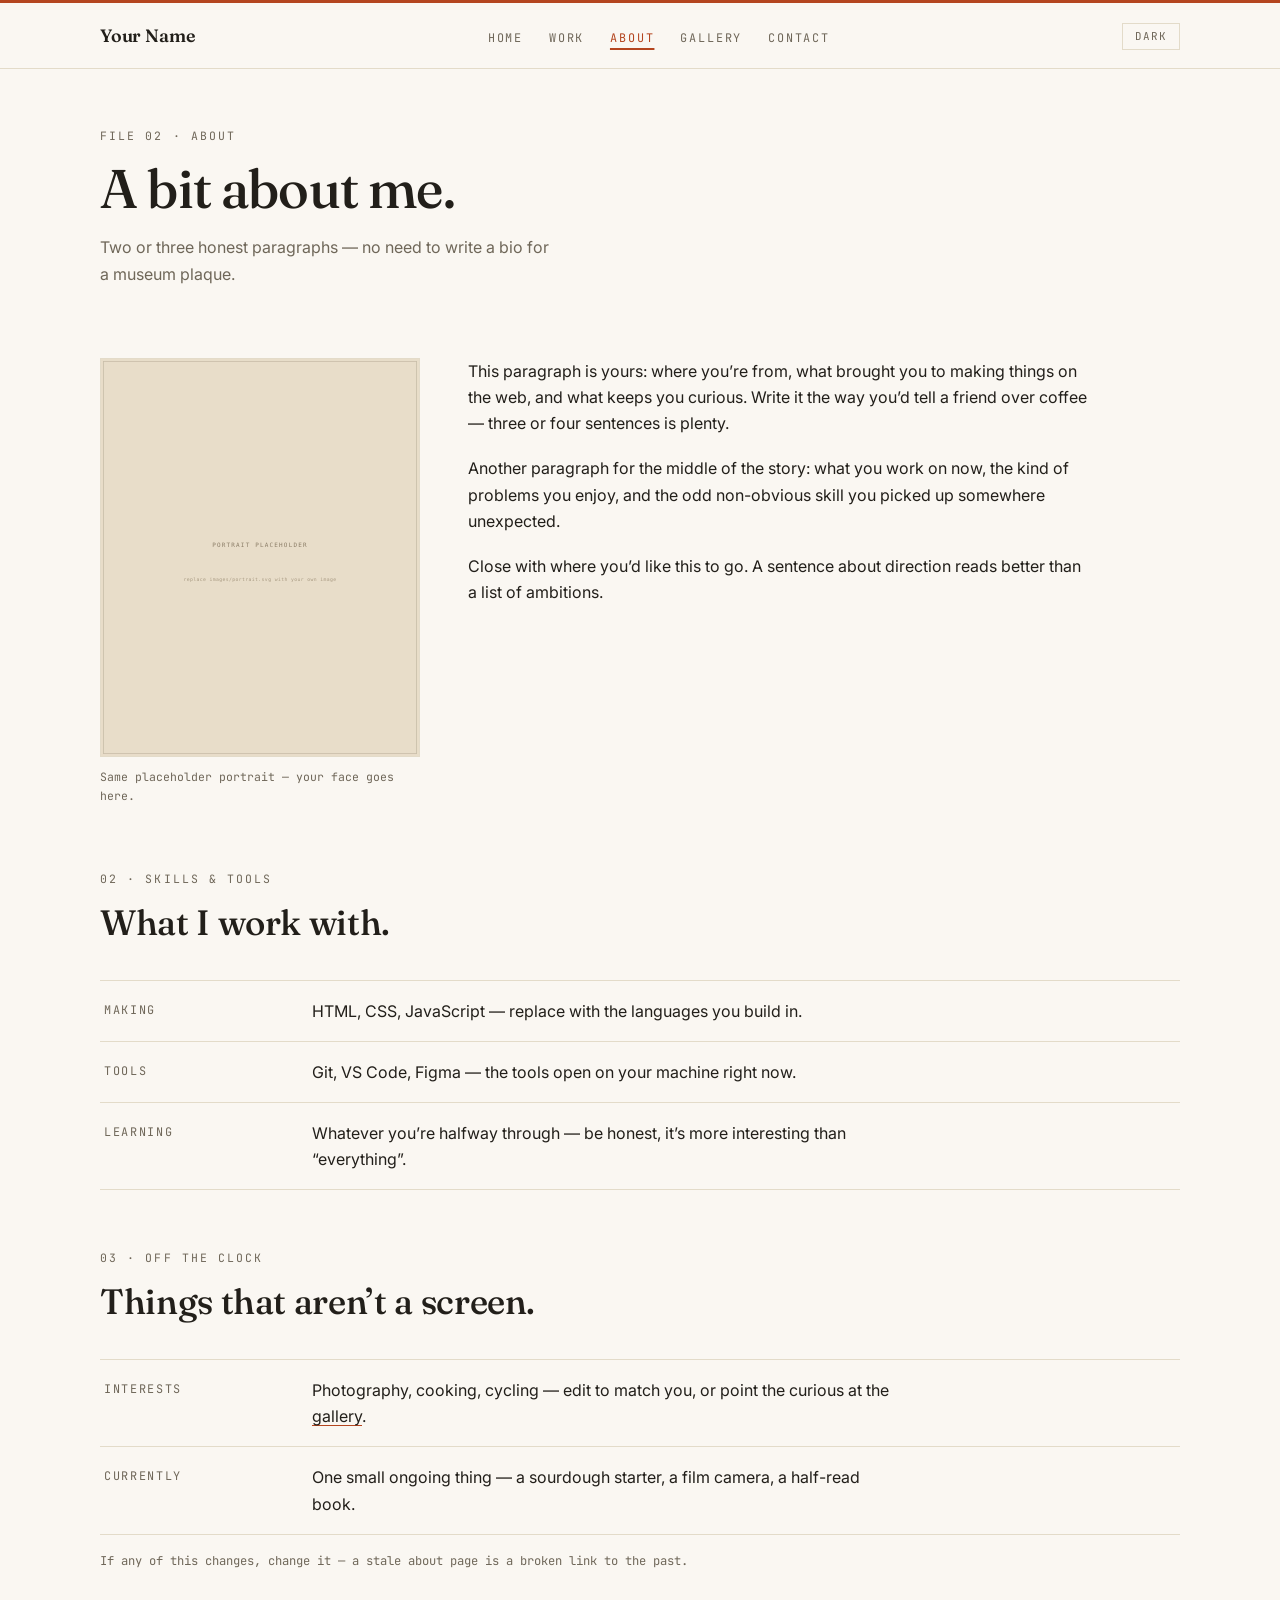
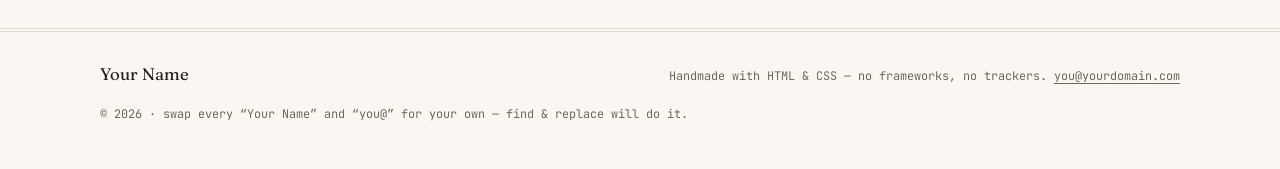
==== about.html @ 76b7c4fa "small fix on the index file" ====
﻿<!DOCTYPE html>
<html lang="en">
<head>
    <meta charset="UTF-8">
    <meta name="viewport" content="width=device-width, initial-scale=1.0">
    <title>About — Your Name</title>
    <meta name="description" content="Who I am, the skills and tools I use, and what I'm learning next. Replace this description with your own.">

    <!-- EDIT: search this file for "Your Name", "you@yourdomain.com" and "#" links to swap in your details -->

    <link rel="icon" href='data:image/svg+xml,<svg xmlns="http://www.w3.org/2000/svg" viewBox="0 0 32 32"><rect width="32" height="32" fill="%23faf7f2"/><text x="16" y="22" font-family="Georgia" font-size="17" text-anchor="middle" fill="%23b4451f">Y</text></svg>'>

    <link rel="preconnect" href="https://fonts.googleapis.com">
    <link rel="preconnect" href="https://fonts.gstatic.com" crossorigin>
    <link href="https://fonts.googleapis.com/css2?family=Fraunces:ital,opsz,wght@0,9..144,400;0,9..144,500;0,9..144,600;1,9..144,500&family=Inter:wght@400;500&family=JetBrains+Mono:wght@400;500&display=swap" rel="stylesheet">

    <!-- restore a saved theme choice before first paint (no flash) -->
    
    <meta name="theme-color" content="#faf7f2" media="(prefers-color-scheme: light)">
    <meta name="theme-color" content="#191713" media="(prefers-color-scheme: dark)">
 
    <link rel="stylesheet" href="css/style.css">
</head>
<body>
    <a class="skip" href="#main">Skip to content</a>

    <header class="site-header">
        <div class="wrap bar">
            <a class="brand" href="index.html">Your Name</a>
            <nav class="site-nav" aria-label="Primary">
                <ul>
                    <li><a href="index.html">Home</a></li>
                    <li><a href="projects.html">Work</a></li>
                    <li><a href="about.html" aria-current="page">About</a></li>
                    <li><a href="gallery.html">Gallery</a></li>
                    <li><a href="contact.html">Contact</a></li>
                </ul>
            </nav>
            <button type="button" class="theme-btn" id="theme-toggle" aria-label="Switch between light and dark mode">Dark</button>
        </div>
    </header>

    <main id="main" class="wrap">

        <header class="page-head">
            <p class="eyebrow">File 02 · About</p>
            <h1>A bit about me.</h1>
            <p class="lede">Two or three honest paragraphs &mdash; no need to write a bio for a museum plaque.</p>
        </header>

        <section class="about-grid section" aria-label="About me">
            <figure class="photo">
                <!-- EDIT: replace images/portrait.svg with a real photo of you -->
                <img src="images/portrait.svg" alt="Portrait placeholder — replace with a photo of you" width="800" height="1000">
                <figcaption>Same placeholder portrait &mdash; your face goes here.</figcaption>
            </figure>

            <div class="prose">
                <!-- EDIT: your story, in your own voice -->
                <p>This paragraph is yours: where you&rsquo;re from, what brought you to making things on the web, and what keeps you curious. Write it the way you&rsquo;d tell a friend over coffee &mdash; three or four sentences is plenty.</p>
                <p>Another paragraph for the middle of the story: what you work on now, the kind of problems you enjoy, and the odd non-obvious skill you picked up somewhere unexpected.</p>
                <p>Close with where you&rsquo;d like this to go. A sentence about direction reads better than a list of ambitions.</p>
            </div>
        </section>

        <!-- Skills & tools: a plain index of rows, easy to edit -->
        <section class="section" aria-labelledby="skills-title">
            <header class="section-head">
                <p class="eyebrow">02 &middot; Skills &amp; tools</p>
                <h2 class="section-title" id="skills-title">What I work with.</h2>
            </header>
            <dl class="rows">
                <!-- EDIT: replace each line with your real stack -->
                <div class="rows__item">
                    <dt>Making</dt>
                    <dd>HTML, CSS, JavaScript &mdash; replace with the languages you build in.</dd>
                </div>
                <div class="rows__item">
                    <dt>Tools</dt>
                    <dd>Git, VS&nbsp;Code, Figma &mdash; the tools open on your machine right now.</dd>
                </div>
                <div class="rows__item">
                    <dt>Learning</dt>
                    <dd>Whatever you&rsquo;re halfway through &mdash; be honest, it&rsquo;s more interesting than &ldquo;everything&rdquo;.</dd>
                </div>
            </dl>
        </section>

        <section class="section" aria-labelledby="off-title">
            <header class="section-head">
                <p class="eyebrow">03 &middot; Off the clock</p>
                <h2 class="section-title" id="off-title">Things that aren&rsquo;t a screen.</h2>
            </header>
            <dl class="rows">
                <div class="rows__item">
                    <dt>Interests</dt>
                    <dd>Photography, cooking, cycling &mdash; edit to match you, or point the curious at the <a href="gallery.html">gallery</a>.</dd>
                </div>
                <div class="rows__item">
                    <dt>Currently</dt>
                    <dd>One small ongoing thing &mdash; a sourdough starter, a film camera, a half-read book.</dd>
                </div>
            </dl>
            <p class="note" style="margin-top: 1rem;">If any of this changes, change it &mdash; a stale about page is a broken link to the past.</p>
        </section>
    </main>

    <footer class="site-foot">
        <div class="wrap foot-inner">
            <p class="foot-brand">Your Name</p>
            <p>Handmade with HTML &amp; CSS &mdash; no frameworks, no trackers. <a href="mailto:you@yourdomain.com">you@yourdomain.com</a></p>
            <p>&copy; 2026 &middot; swap every &ldquo;Your Name&rdquo; and &ldquo;you@&rdquo; for your own &mdash; find &amp; replace will do it.</p>
        </div>
    </footer>

    <script src="js/script.js"></script>
</body>
</html>
---- css/style.css ----
/* ============================================================
   Warm-editorial stylesheet for the portfolio site
   ------------------------------------------------------------
   Tokens live in :root — change the accent color or fonts here
   and the whole site follows.
   ============================================================ */

:root {
    /* paper & ink */
    --paper: #faf7f2;
    --paper-2: #f2ecdf;   /* slightly darker paper, used on hover */
    --ink: #221f1a;
    --muted: #6f6759;
    --line: #e3dbc9;      /* hairline rules */
    --accent: #b4451f;    /* burnt orange — one accent only */

    /* type */
    --serif: "Fraunces", Georgia, "Times New Roman", serif;
    --sans: "Inter", system-ui, -apple-system, "Segoe UI", Arial, sans-serif;
    --mono: "JetBrains Mono", ui-monospace, Consolas, monospace;
}

/* ---------- Dark mode ----------
   Same warm family at night: dark paper, cream ink, a brighter
   accent to keep contrast. Two ways it activates:
   1. System preference (media query below) — works with JavaScript off.
   2. An explicit choice stored in localStorage, applied by
      js/script.js as <html data-theme="dark|light">. The media
      query deliberately skips the root when a choice was made. */

@media (prefers-color-scheme: dark) {
    :root:not([data-theme="light"]) {
        --paper: #191713;
        --paper-2: #221f1a;
        --ink: #ece5d8;
        --muted: #a89f90;
        --line: #3a352c;
        --accent: #d96a3f;
    }
}

:root[data-theme="dark"] {
    --paper: #191713;
    --paper-2: #221f1a;
    --ink: #ece5d8;
    --muted: #a89f90;
    --line: #3a352c;
    --accent: #d96a3f;
}

/* ---------- Base ---------- */

* {
    margin: 0;
    padding: 0;
    box-sizing: border-box;
}

html {
    scroll-behavior: smooth;
}

body {
    font-family: var(--sans);
    font-size: 1rem;
    line-height: 1.65;
    color: var(--ink);
    background: var(--paper);
    /* a thin accent strip at the very top of every page */
    border-top: 3px solid var(--accent);
}

img {
    display: block;
    width: 100%;
    height: auto;
}

a {
    color: var(--ink);
}

::selection {
    background: var(--accent);
    color: var(--paper);
}

:focus-visible {
    outline: 2px solid var(--accent);
    outline-offset: 3px;
}

/* ---------- Small shared pieces ---------- */

.wrap {
    width: min(1080px, 100% - 3rem);
    margin-inline: auto;
}

/* mono uppercase label */
.eyebrow {
    font-family: var(--mono);
    font-size: 0.72rem;
    letter-spacing: 0.18em;
    text-transform: uppercase;
    color: var(--muted);
    white-space: nowrap;
}

.note {
    font-family: var(--mono);
    font-size: 0.76rem;
    color: var(--muted);
}

.skip {
    position: absolute;
    top: 0.75rem;
    left: 0.75rem;
    z-index: 50;
    transform: translateY(-250%);
    background: var(--ink);
    color: var(--paper);
    padding: 0.6rem 1rem;
    font-size: 0.85rem;
    text-decoration: none;
    transition: transform 0.15s ease;
}

.skip:focus {
    transform: none;
}

/* ---------- Header / navigation ---------- */

.site-header {
    border-bottom: 1px solid var(--line);
}

.bar {
    display: flex;
    align-items: center;
    justify-content: space-between;
    flex-wrap: wrap;
    gap: 0.4rem 2rem;
    padding: 1.15rem 0 1.05rem;
}

.brand {
    font-family: var(--serif);
    font-weight: 600;
    font-size: 1.12rem;
    text-decoration: none;
    letter-spacing: -0.01em;
}

.brand:hover {
    color: var(--accent);
}

.site-nav ul {
    list-style: none;
    display: flex;
    flex-wrap: wrap;
    gap: 1.6rem;
}

.site-nav a {
    font-family: var(--mono);
    font-size: 0.74rem;
    letter-spacing: 0.16em;
    text-transform: uppercase;
    text-decoration: none;
    color: var(--muted);
    padding-bottom: 0.2rem;
    transition: color 0.15s ease;
}

.site-nav a:hover {
    color: var(--ink);
}

.site-nav a[aria-current="page"] {
    color: var(--accent);
    text-decoration: underline;
    text-decoration-thickness: 2px;
    text-underline-offset: 6px;
}

/* dark-mode toggle: tiny ghost button next to the nav */
.theme-btn {
    font-family: var(--mono);
    font-size: 0.68rem;
    letter-spacing: 0.12em;
    text-transform: uppercase;
    color: var(--muted);
    background: none;
    border: 1px solid var(--line);
    padding: 0.35rem 0.7rem;
    cursor: pointer;
    transition: color 0.15s ease, border-color 0.15s ease;
}

.theme-btn:hover {
    color: var(--ink);
    border-color: var(--ink);
}

/* ---------- Footer ---------- */

.site-foot {
    margin-top: 3rem;
    border-top: 4px double var(--line);
}

.foot-inner {
    display: flex;
    flex-wrap: wrap;
    justify-content: space-between;
    align-items: baseline;
    gap: 1rem 2.5rem;
    padding: 1.7rem 0 2.8rem;
    font-family: var(--mono);
    font-size: 0.74rem;
    line-height: 1.7;
    color: var(--muted);
}

.foot-brand {
    font-family: var(--serif);
    font-size: 1.05rem;
    color: var(--ink);
}

.foot-inner a {
    color: inherit;
    text-decoration: underline;
    text-underline-offset: 3px;
}

.foot-inner a:hover {
    color: var(--accent);
}

/* ---------- Home: hero ---------- */

.hero {
    display: grid;
    grid-template-columns: 1.3fr 0.85fr;
    gap: 3.5rem;
    align-items: center;
    padding: 4.5rem 0 2rem;
}

.hero-name {
    font-family: var(--serif);
    font-weight: 500;
    font-size: clamp(3rem, 9vw, 5.4rem);
    line-height: 1.02;
    letter-spacing: -0.02em;
    margin: 0.9rem 0 1.1rem;
}

.hero-tag {
    font-family: var(--serif);
    font-style: italic;
    font-weight: 500;
    font-size: clamp(1.25rem, 2.6vw, 1.65rem);
    line-height: 1.4;
    max-width: 30ch;
}

.lede {
    color: var(--muted);
    max-width: 46ch;
    margin-top: 1.1rem;
}

.hero-links {
    display: flex;
    flex-wrap: wrap;
    gap: 1rem 1.6rem;
    margin-top: 2.2rem;
}

/* small underlined travel-link with an arrow */
.arrow-link {
    display: inline-flex;
    align-items: baseline;
    gap: 0.45rem;
    font-family: var(--mono);
    font-size: 0.78rem;
    letter-spacing: 0.12em;
    text-transform: uppercase;
    text-decoration: none;
    color: var(--ink);
    border-bottom: 1px solid var(--ink);
    padding-bottom: 0.3rem;
    transition: color 0.15s ease, border-color 0.15s ease;
}

.arrow-link:hover {
    color: var(--accent);
    border-color: var(--accent);
}

.arrow-link:hover .arrow-link__sym {
    transform: translateX(4px);
}

.arrow-link__sym {
    display: inline-block;
    transition: transform 0.18s ease;
}

/* offset photo with a mono caption, like a magazine cutout */
.photo {
    justify-self: end;
    max-width: 320px;
}

.photo img {
    border: 1px solid var(--line);
}

.photo figcaption {
    font-family: var(--mono);
    font-size: 0.72rem;
    line-height: 1.6;
    color: var(--muted);
    margin-top: 0.7rem;
}

/* ---------- Sections ---------- */

.section {
    padding: 3.4rem 0 0.6rem;
}

.section + .section {
    padding-top: 3rem;
}

.section-head {
    max-width: 56ch;
    margin-bottom: 2.2rem;
}

.section-title {
    font-family: var(--serif);
    font-weight: 500;
    font-size: clamp(1.6rem, 3.4vw, 2.2rem);
    line-height: 1.25;
    letter-spacing: -0.01em;
    margin-top: 0.8rem;
}

/* ---------- Index-style rows (work + "elsewhere") ----------
   One row = one link. Number left, title/description middle,
   meta right. Hairline rules between rows, like a book index. */

.index {
    border-top: 1px solid var(--line);
}

.index__item {
    display: grid;
    grid-template-columns: 3.2rem 1fr auto 2rem;
    grid-template-areas: "num body year arrow";
    gap: 0.4rem 1.6rem;
    align-items: baseline;
    padding: 1.5rem 0.25rem;
    border-bottom: 1px solid var(--line);
    text-decoration: none;
    transition: background 0.15s ease;
}

.index__item:hover {
    background: var(--paper-2);
}

.index__num {
    grid-area: num;
    font-family: var(--mono);
    font-size: 0.74rem;
    color: var(--muted);
}

.index__title {
    grid-area: body;
    display: block;
    font-family: var(--serif);
    font-weight: 500;
    font-size: 1.35rem;
    line-height: 1.3;
    transition: color 0.15s ease;
}

.index__item:hover .index__title {
    color: var(--accent);
}

.index__desc {
    grid-area: body;
    display: block;
    max-width: 52ch;
    font-size: 0.92rem;
    color: var(--muted);
    margin-top: 0.3rem;
}

.index__year {
    grid-area: year;
    font-family: var(--mono);
    font-size: 0.74rem;
    color: var(--muted);
    white-space: nowrap;
}

.index__arrow {
    grid-area: arrow;
    justify-self: end;
    transition: transform 0.18s ease;
}

.index__item:hover .index__arrow {
    transform: translateX(4px);
}

.index__item:focus-visible {
    outline-offset: -3px;
}

/* plain definition-list rows (skills, "just now", contact details) */
.rows {
    border-top: 1px solid var(--line);
}

.rows__item {
    display: grid;
    grid-template-columns: 11rem 1fr;
    gap: 0.4rem 2rem;
    padding: 1.05rem 0.25rem;
    border-bottom: 1px solid var(--line);
}

.rows__item dt {
    font-family: var(--mono);
    font-size: 0.74rem;
    letter-spacing: 0.14em;
    text-transform: uppercase;
    color: var(--muted);
    padding-top: 0.2rem;
}

.rows__item dd {
    max-width: 58ch;
}

.rows__item a {
    text-decoration: underline;
    text-underline-offset: 3px;
    text-decoration-color: var(--accent);
    transition: color 0.15s ease;
}

.rows__item a:hover {
    color: var(--accent);
}

/* ---------- Page head (subpages) ---------- */

.page-head {
    padding: 3.6rem 0 1rem;
    max-width: 58ch;
}

.page-head h1 {
    font-family: var(--serif);
    font-weight: 500;
    font-size: clamp(2.3rem, 5.5vw, 3.4rem);
    line-height: 1.08;
    letter-spacing: -0.015em;
    margin: 0.9rem 0 1rem;
}

.page-head .lede {
    margin-top: 0;
}

/* ---------- Projects ---------- */

.featured {
    display: grid;
    grid-template-columns: minmax(0, 1.1fr) minmax(0, 0.9fr);
    gap: 2.6rem;
    align-items: center;
    margin-bottom: 0.5rem;
}

.featured img {
    border: 1px solid var(--line);
    aspect-ratio: 3 / 2;
    object-fit: cover;
}

.tagrow {
    font-family: var(--mono);
    font-size: 0.74rem;
    letter-spacing: 0.05em;
    color: var(--muted);
}

.featured h2 {
    font-family: var(--serif);
    font-weight: 500;
    font-size: clamp(1.7rem, 3.4vw, 2.3rem);
    line-height: 1.2;
    margin: 0.9rem 0 0.8rem;
}

.featured p.lede {
    margin-top: 0;
}

.featured__links {
    display: flex;
    flex-wrap: wrap;
    gap: 1rem 1.4rem;
    margin-top: 1.6rem;
}

.featured__note {
    margin-top: 1.4rem;
}

#project-list {
    margin-top: 3rem;
}

/* ---------- About ---------- */

.about-grid {
    display: grid;
    grid-template-columns: minmax(0, 0.62fr) minmax(0, 1.38fr);
    gap: 3rem;
    padding-bottom: 1rem;
}

.prose p {
    max-width: 62ch;
    margin-bottom: 1.15rem;
}

.prose p:last-child {
    margin-bottom: 0;
}

/* ---------- Gallery ----------
   An uneven grid: some images wide, some narrow, mixed
   aspect ratios, all flush to their own grid tracks. */

.gallery {
    display: grid;
    grid-template-columns: repeat(6, 1fr);
    gap: 2.2rem 1.4rem;
    align-items: start;
    padding: 1.5rem 0 1rem;
}

.g-wide  { grid-column: span 4; }
.g-narrow { grid-column: span 2; }
.g-half  { grid-column: span 3; }

/* ---------- Gallery: flip cards ----------
   Each figure holds a hidden checkbox; the matching <label>
   wraps both faces. Checking the box rotates the inner layer
   180deg and the story side rotates into view. No JavaScript. */

.flip__input {
    position: absolute;
    opacity: 0;
    width: 1px;
    height: 1px;
    margin: 0;
}

.flip__inner {
    display: block;
    position: relative;
    cursor: pointer;
    transform-style: preserve-3d;
    transition: transform 0.45s ease;
    -webkit-tap-highlight-color: transparent;
}

/* flip! */
.flip__input:checked + .flip__inner {
    transform: rotateY(180deg);
}

/* keyboard focus lands on the hidden box — mark the card instead */
.flip__input:focus-visible + .flip__inner {
    outline: 2px solid var(--accent);
    outline-offset: 3px;
}

.flip__front,
.flip__back {
    display: block;
    width: 100%;
    -webkit-backface-visibility: hidden;
    backface-visibility: hidden;
}

.flip__frame {
    display: block;
    position: relative;
    border: 1px solid var(--line);
}

.flip__frame img {
    width: 100%;
    height: 100%;
    object-fit: cover;
}

/* the story side: mirrors the front, same aspect class */
.flip__back {
    position: absolute;
    inset: 0;
    transform: rotateY(180deg);
    background: var(--paper-2);
    border: 1px solid var(--line);
    padding: 1.1rem 1.15rem 2.5rem;
    overflow: auto;
}

.flip__num {
    font-family: var(--mono);
    font-weight: 500;
    font-size: 0.72rem;
    color: var(--accent);
}

.flip__story {
    margin-top: 0.45rem;
    font-size: 0.92rem;
    line-height: 1.55;
}

.flip__hint {
    font-style: normal;
    font-family: var(--mono);
    font-size: 0.66rem;
    letter-spacing: 0.1em;
    color: var(--muted);
}

.flip__front .flip__hint {
    position: absolute;
    left: 0.55rem;
    bottom: 0.55rem;
    background: var(--paper);
    border: 1px solid var(--line);
    padding: 0.3rem 0.55rem;
}

.flip__back > .flip__hint:not(.flip__hint--edge) {
    position: absolute;
    left: 1.15rem;
    bottom: 0.7rem;
}

/* aspect ratios for the card faces (both sides share one class) */
.xar-32 { aspect-ratio: 3 / 2; }
.xar-34 { aspect-ratio: 3 / 4; }
.xar-11 { aspect-ratio: 1 / 1; }
.xar-43 { aspect-ratio: 4 / 3; }

/* ---------- Contact ---------- */

.contact-mail {
    word-break: break-word; /* long addresses wrap instead of overflowing */
}

.contact-mail a {
    font-family: var(--serif);
    font-style: italic;
    font-weight: 500;
    font-size: clamp(1.5rem, 4.2vw, 2.7rem);
    line-height: 1.25;
    letter-spacing: -0.01em;
    text-decoration: underline;
    text-decoration-color: var(--accent);
    text-decoration-thickness: 3px;
    text-underline-offset: 8px;
    transition: color 0.15s ease;
}

.contact-mail a:hover {
    color: var(--accent);
}

.contact-actions {
    display: flex;
    align-items: center;
    flex-wrap: wrap;
    gap: 1.1rem;
    margin-top: 2rem;
}

.copy-btn {
    font-family: var(--mono);
    font-size: 0.78rem;
    letter-spacing: 0.08em;
    color: var(--ink);
    background: none;
    border: 1px solid var(--ink);
    padding: 0.55rem 1rem;
    cursor: pointer;
    transition: background 0.15s ease, color 0.15s ease;
}

.copy-btn:hover {
    background: var(--ink);
    color: var(--paper);
}

#copy-note {
    font-family: var(--mono);
    font-size: 0.76rem;
    color: var(--muted);
}

#copy-note.is-done {
    color: var(--accent);
}

/* ---------- Responsive ---------- */

@media (max-width: 860px) {
    .hero {
        grid-template-columns: 1fr;
        gap: 2.5rem;
        padding-top: 3.2rem;
    }

    .photo {
        justify-self: start;
        max-width: 340px;
    }

    .featured {
        grid-template-columns: 1fr;
        gap: 1.6rem;
    }

    .featured img {
        order: -1; /* keep the screenshot above the text on small screens */
    }

    .about-grid {
        grid-template-columns: 1fr;
    }

    .about-grid .photo {
        max-width: 300px;
    }
}

@media (max-width: 700px) {
    .bar {
        flex-direction: column;
        align-items: flex-start;
        gap: 0.7rem;
    }

    .site-nav ul {
        gap: 1rem 1.3rem;
    }

    .index__item {
        grid-template-columns: auto 1fr;
        grid-template-areas:
            "num  year"
            "body body";
        gap: 0.5rem 1rem;
        padding: 1.3rem 0.25rem;
    }

    .index__arrow {
        display: none;
    }

    .index__year {
        justify-self: end;
    }

    .rows__item {
        grid-template-columns: 1fr;
        gap: 0.3rem;
    }

    .gallery {
        grid-template-columns: 1fr 1fr;
        gap: 1.8rem 1rem;
    }

    .gallery figure {
        grid-column: span 2; /* stack: one full-width image per row */
    }
}

/* ---------- Reduced motion ---------- */

@media (prefers-reduced-motion: reduce) {
    html {
        scroll-behavior: auto;
    }

    *,
    *::before,
    *::after {
        transition: none !important;
    }
}
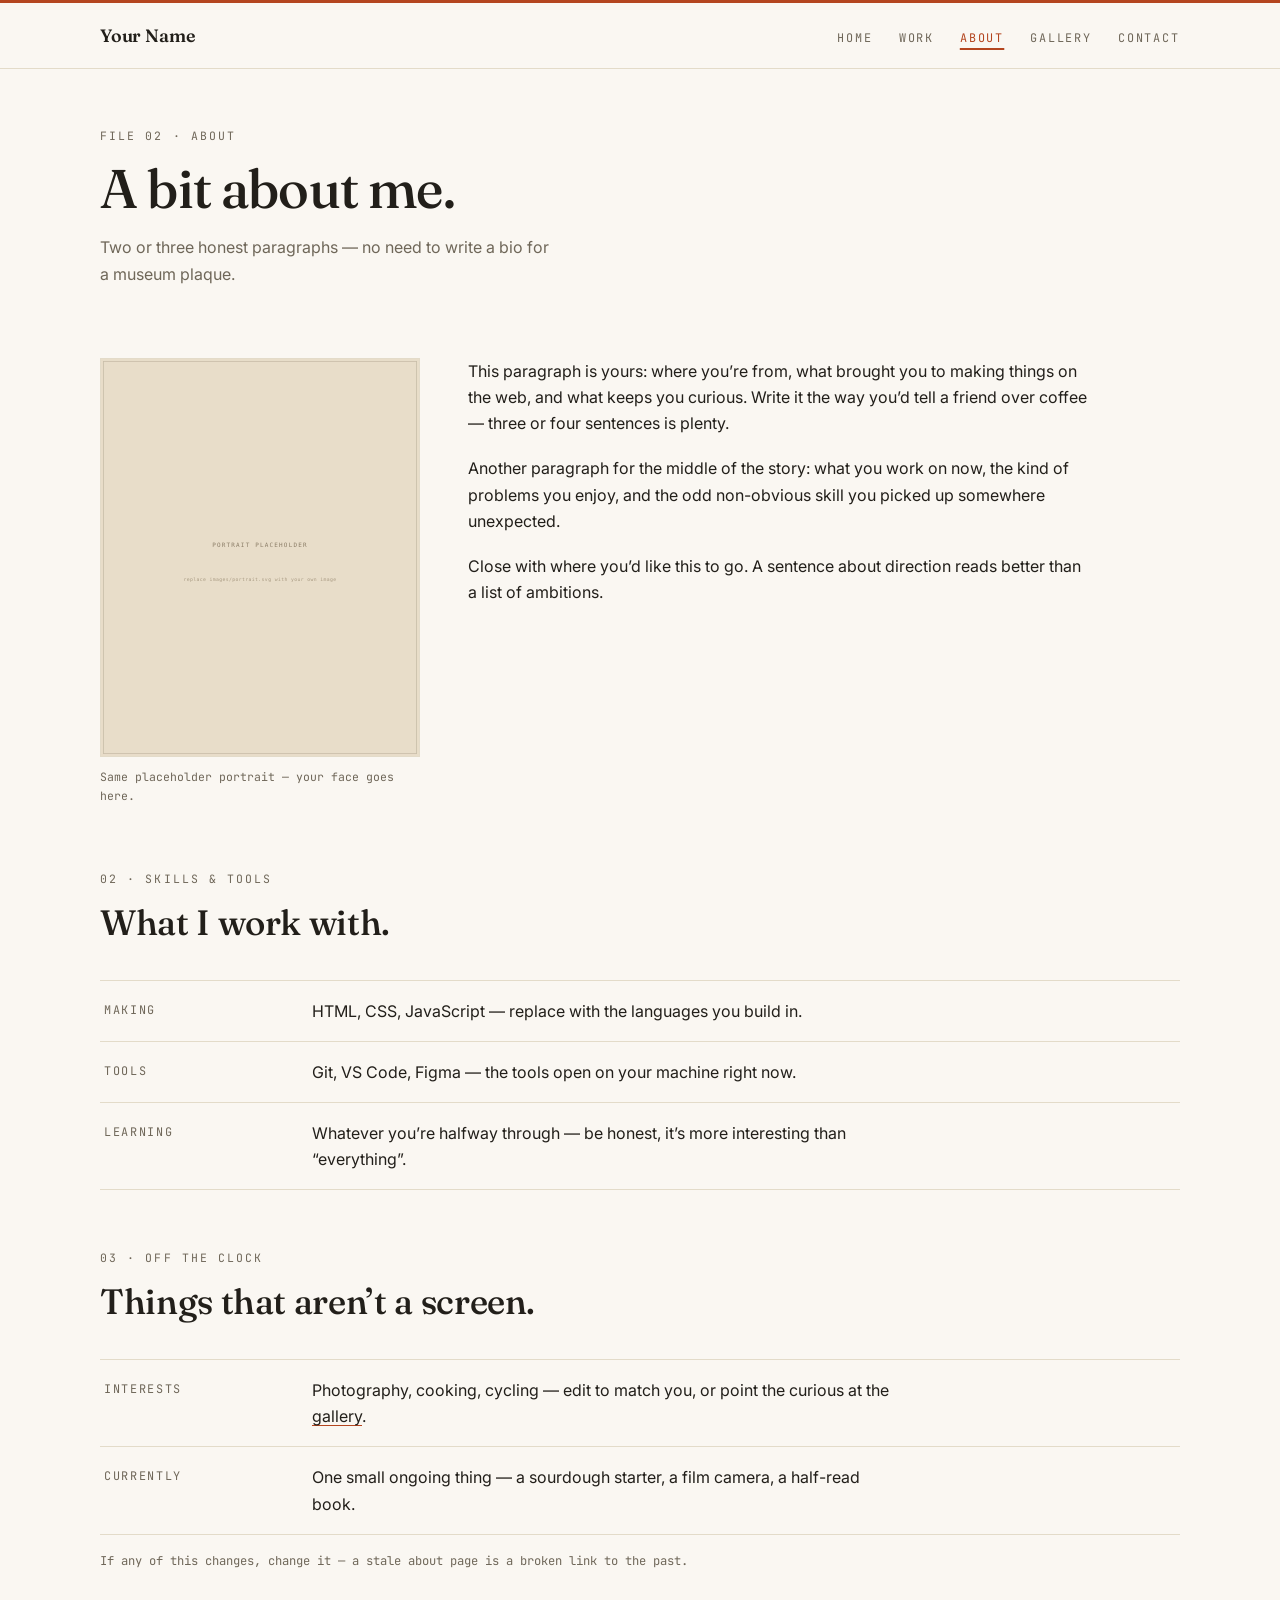
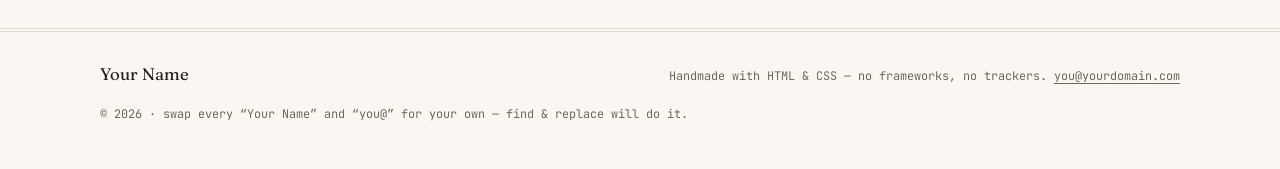
==== commit eed1aa07: "test" ====
--- a/about.html
+++ b/about.html
@@ -3,7 +3,7 @@
 <head>
     <meta charset="UTF-8">
     <meta name="viewport" content="width=device-width, initial-scale=1.0">
-    <title>About — Your Name</title>
+    <title></title>
     <meta name="description" content="Who I am, the skills and tools I use, and what I'm learning next. Replace this description with your own.">
 
     <!-- EDIT: search this file for "Your Name", "you@yourdomain.com" and "#" links to swap in your details -->
@@ -14,11 +14,8 @@
     <link rel="preconnect" href="https://fonts.gstatic.com" crossorigin>
     <link href="https://fonts.googleapis.com/css2?family=Fraunces:ital,opsz,wght@0,9..144,400;0,9..144,500;0,9..144,600;1,9..144,500&family=Inter:wght@400;500&family=JetBrains+Mono:wght@400;500&display=swap" rel="stylesheet">
 
-    <!-- restore a saved theme choice before first paint (no flash) -->
-    
-    <meta name="theme-color" content="#faf7f2" media="(prefers-color-scheme: light)">
-    <meta name="theme-color" content="#191713" media="(prefers-color-scheme: dark)">
- 
+    <meta name="theme-color" content="#faf7f2">
+
     <link rel="stylesheet" href="css/style.css">
 </head>
 <body>
@@ -36,7 +33,6 @@
                     <li><a href="contact.html">Contact</a></li>
                 </ul>
             </nav>
-            <button type="button" class="theme-btn" id="theme-toggle" aria-label="Switch between light and dark mode">Dark</button>
         </div>
     </header>
 
--- a/css/style.css
+++ b/css/style.css
@@ -1,64 +1,21 @@
-/* ============================================================
-   Warm-editorial stylesheet for the portfolio site
-   ------------------------------------------------------------
-   Tokens live in :root — change the accent color or fonts here
-   and the whole site follows.
-   ============================================================ */
+/* Warm-editorial stylesheet. Tokens in :root drive the whole site. */
 
 :root {
-    /* paper & ink */
     --paper: #faf7f2;
-    --paper-2: #f2ecdf;   /* slightly darker paper, used on hover */
+    --paper-2: #f2ecdf;
     --ink: #221f1a;
     --muted: #6f6759;
-    --line: #e3dbc9;      /* hairline rules */
-    --accent: #b4451f;    /* burnt orange — one accent only */
-
-    /* type */
+    --line: #e3dbc9;
+    --accent: #b4451f;
     --serif: "Fraunces", Georgia, "Times New Roman", serif;
     --sans: "Inter", system-ui, -apple-system, "Segoe UI", Arial, sans-serif;
     --mono: "JetBrains Mono", ui-monospace, Consolas, monospace;
 }
 
-/* ---------- Dark mode ----------
-   Same warm family at night: dark paper, cream ink, a brighter
-   accent to keep contrast. Two ways it activates:
-   1. System preference (media query below) — works with JavaScript off.
-   2. An explicit choice stored in localStorage, applied by
-      js/script.js as <html data-theme="dark|light">. The media
-      query deliberately skips the root when a choice was made. */
-
-@media (prefers-color-scheme: dark) {
-    :root:not([data-theme="light"]) {
-        --paper: #191713;
-        --paper-2: #221f1a;
-        --ink: #ece5d8;
-        --muted: #a89f90;
-        --line: #3a352c;
-        --accent: #d96a3f;
-    }
-}
-
-:root[data-theme="dark"] {
-    --paper: #191713;
-    --paper-2: #221f1a;
-    --ink: #ece5d8;
-    --muted: #a89f90;
-    --line: #3a352c;
-    --accent: #d96a3f;
-}
-
 /* ---------- Base ---------- */
 
-* {
-    margin: 0;
-    padding: 0;
-    box-sizing: border-box;
-}
-
-html {
-    scroll-behavior: smooth;
-}
+* { margin: 0; padding: 0; box-sizing: border-box; }
+html { scroll-behavior: smooth; }
 
 body {
     font-family: var(--sans);
@@ -66,36 +23,15 @@
     line-height: 1.65;
     color: var(--ink);
     background: var(--paper);
-    /* a thin accent strip at the very top of every page */
     border-top: 3px solid var(--accent);
 }
 
-img {
-    display: block;
-    width: 100%;
-    height: auto;
-}
-
-a {
-    color: var(--ink);
-}
-
-::selection {
-    background: var(--accent);
-    color: var(--paper);
-}
-
-:focus-visible {
-    outline: 2px solid var(--accent);
-    outline-offset: 3px;
-}
-
-/* ---------- Small shared pieces ---------- */
-
-.wrap {
-    width: min(1080px, 100% - 3rem);
-    margin-inline: auto;
-}
+img { display: block; width: 100%; height: auto; }
+a { color: var(--ink); }
+::selection { background: var(--accent); color: var(--paper); }
+:focus-visible { outline: 2px solid var(--accent); outline-offset: 3px; }
+
+.wrap { width: min(1080px, 100% - 3rem); margin-inline: auto; }
 
 /* mono uppercase label */
 .eyebrow {
@@ -107,11 +43,7 @@
     white-space: nowrap;
 }
 
-.note {
-    font-family: var(--mono);
-    font-size: 0.76rem;
-    color: var(--muted);
-}
+.note { font-family: var(--mono); font-size: 0.76rem; color: var(--muted); }
 
 .skip {
     position: absolute;
@@ -127,15 +59,11 @@
     transition: transform 0.15s ease;
 }
 
-.skip:focus {
-    transform: none;
-}
+.skip:focus { transform: none; }
 
 /* ---------- Header / navigation ---------- */
 
-.site-header {
-    border-bottom: 1px solid var(--line);
-}
+.site-header { border-bottom: 1px solid var(--line); }
 
 .bar {
     display: flex;
@@ -154,16 +82,9 @@
     letter-spacing: -0.01em;
 }
 
-.brand:hover {
-    color: var(--accent);
-}
-
-.site-nav ul {
-    list-style: none;
-    display: flex;
-    flex-wrap: wrap;
-    gap: 1.6rem;
-}
+.brand:hover { color: var(--accent); }
+
+.site-nav ul { list-style: none; display: flex; flex-wrap: wrap; gap: 1.6rem; }
 
 .site-nav a {
     font-family: var(--mono);
@@ -176,9 +97,7 @@
     transition: color 0.15s ease;
 }
 
-.site-nav a:hover {
-    color: var(--ink);
-}
+.site-nav a:hover { color: var(--ink); }
 
 .site-nav a[aria-current="page"] {
     color: var(--accent);
@@ -187,31 +106,9 @@
     text-underline-offset: 6px;
 }
 
-/* dark-mode toggle: tiny ghost button next to the nav */
-.theme-btn {
-    font-family: var(--mono);
-    font-size: 0.68rem;
-    letter-spacing: 0.12em;
-    text-transform: uppercase;
-    color: var(--muted);
-    background: none;
-    border: 1px solid var(--line);
-    padding: 0.35rem 0.7rem;
-    cursor: pointer;
-    transition: color 0.15s ease, border-color 0.15s ease;
-}
-
-.theme-btn:hover {
-    color: var(--ink);
-    border-color: var(--ink);
-}
-
 /* ---------- Footer ---------- */
 
-.site-foot {
-    margin-top: 3rem;
-    border-top: 4px double var(--line);
-}
+.site-foot { margin-top: 3rem; border-top: 4px double var(--line); }
 
 .foot-inner {
     display: flex;
@@ -226,21 +123,9 @@
     color: var(--muted);
 }
 
-.foot-brand {
-    font-family: var(--serif);
-    font-size: 1.05rem;
-    color: var(--ink);
-}
-
-.foot-inner a {
-    color: inherit;
-    text-decoration: underline;
-    text-underline-offset: 3px;
-}
-
-.foot-inner a:hover {
-    color: var(--accent);
-}
+.foot-brand { font-family: var(--serif); font-size: 1.05rem; color: var(--ink); }
+.foot-inner a { color: inherit; text-decoration: underline; text-underline-offset: 3px; }
+.foot-inner a:hover { color: var(--accent); }
 
 /* ---------- Home: hero ---------- */
 
@@ -270,20 +155,10 @@
     max-width: 30ch;
 }
 
-.lede {
-    color: var(--muted);
-    max-width: 46ch;
-    margin-top: 1.1rem;
-}
-
-.hero-links {
-    display: flex;
-    flex-wrap: wrap;
-    gap: 1rem 1.6rem;
-    margin-top: 2.2rem;
-}
-
-/* small underlined travel-link with an arrow */
+.lede { color: var(--muted); max-width: 46ch; margin-top: 1.1rem; }
+.hero-links { display: flex; flex-wrap: wrap; gap: 1rem 1.6rem; margin-top: 2.2rem; }
+
+/* underlined travel-link with an arrow */
 .arrow-link {
     display: inline-flex;
     align-items: baseline;
@@ -299,29 +174,12 @@
     transition: color 0.15s ease, border-color 0.15s ease;
 }
 
-.arrow-link:hover {
-    color: var(--accent);
-    border-color: var(--accent);
-}
-
-.arrow-link:hover .arrow-link__sym {
-    transform: translateX(4px);
-}
-
-.arrow-link__sym {
-    display: inline-block;
-    transition: transform 0.18s ease;
-}
-
-/* offset photo with a mono caption, like a magazine cutout */
-.photo {
-    justify-self: end;
-    max-width: 320px;
-}
-
-.photo img {
-    border: 1px solid var(--line);
-}
+.arrow-link:hover { color: var(--accent); border-color: var(--accent); }
+.arrow-link:hover .arrow-link__sym { transform: translateX(4px); }
+.arrow-link__sym { display: inline-block; transition: transform 0.18s ease; }
+
+.photo { justify-self: end; max-width: 320px; }
+.photo img { border: 1px solid var(--line); }
 
 .photo figcaption {
     font-family: var(--mono);
@@ -333,18 +191,9 @@
 
 /* ---------- Sections ---------- */
 
-.section {
-    padding: 3.4rem 0 0.6rem;
-}
-
-.section + .section {
-    padding-top: 3rem;
-}
-
-.section-head {
-    max-width: 56ch;
-    margin-bottom: 2.2rem;
-}
+.section { padding: 3.4rem 0 0.6rem; }
+.section + .section { padding-top: 3rem; }
+.section-head { max-width: 56ch; margin-bottom: 2.2rem; }
 
 .section-title {
     font-family: var(--serif);
@@ -355,13 +204,9 @@
     margin-top: 0.8rem;
 }
 
-/* ---------- Index-style rows (work + "elsewhere") ----------
-   One row = one link. Number left, title/description middle,
-   meta right. Hairline rules between rows, like a book index. */
-
-.index {
-    border-top: 1px solid var(--line);
-}
+/* ---------- Index rows (work + "elsewhere") ---------- */
+
+.index { border-top: 1px solid var(--line); }
 
 .index__item {
     display: grid;
@@ -375,16 +220,8 @@
     transition: background 0.15s ease;
 }
 
-.index__item:hover {
-    background: var(--paper-2);
-}
-
-.index__num {
-    grid-area: num;
-    font-family: var(--mono);
-    font-size: 0.74rem;
-    color: var(--muted);
-}
+.index__item:hover { background: var(--paper-2); }
+.index__num { grid-area: num; font-family: var(--mono); font-size: 0.74rem; color: var(--muted); }
 
 .index__title {
     grid-area: body;
@@ -396,9 +233,7 @@
     transition: color 0.15s ease;
 }
 
-.index__item:hover .index__title {
-    color: var(--accent);
-}
+.index__item:hover .index__title { color: var(--accent); }
 
 .index__desc {
     grid-area: body;
@@ -409,32 +244,13 @@
     margin-top: 0.3rem;
 }
 
-.index__year {
-    grid-area: year;
-    font-family: var(--mono);
-    font-size: 0.74rem;
-    color: var(--muted);
-    white-space: nowrap;
-}
-
-.index__arrow {
-    grid-area: arrow;
-    justify-self: end;
-    transition: transform 0.18s ease;
-}
-
-.index__item:hover .index__arrow {
-    transform: translateX(4px);
-}
-
-.index__item:focus-visible {
-    outline-offset: -3px;
-}
+.index__year { grid-area: year; font-family: var(--mono); font-size: 0.74rem; color: var(--muted); white-space: nowrap; }
+.index__arrow { grid-area: arrow; justify-self: end; transition: transform 0.18s ease; }
+.index__item:hover .index__arrow { transform: translateX(4px); }
+.index__item:focus-visible { outline-offset: -3px; }
 
 /* plain definition-list rows (skills, "just now", contact details) */
-.rows {
-    border-top: 1px solid var(--line);
-}
+.rows { border-top: 1px solid var(--line); }
 
 .rows__item {
     display: grid;
@@ -453,9 +269,7 @@
     padding-top: 0.2rem;
 }
 
-.rows__item dd {
-    max-width: 58ch;
-}
+.rows__item dd { max-width: 58ch; }
 
 .rows__item a {
     text-decoration: underline;
@@ -464,16 +278,11 @@
     transition: color 0.15s ease;
 }
 
-.rows__item a:hover {
-    color: var(--accent);
-}
+.rows__item a:hover { color: var(--accent); }
 
 /* ---------- Page head (subpages) ---------- */
 
-.page-head {
-    padding: 3.6rem 0 1rem;
-    max-width: 58ch;
-}
+.page-head { padding: 3.6rem 0 1rem; max-width: 58ch; }
 
 .page-head h1 {
     font-family: var(--serif);
@@ -484,9 +293,7 @@
     margin: 0.9rem 0 1rem;
 }
 
-.page-head .lede {
-    margin-top: 0;
-}
+.page-head .lede { margin-top: 0; }
 
 /* ---------- Projects ---------- */
 
@@ -498,18 +305,8 @@
     margin-bottom: 0.5rem;
 }
 
-.featured img {
-    border: 1px solid var(--line);
-    aspect-ratio: 3 / 2;
-    object-fit: cover;
-}
-
-.tagrow {
-    font-family: var(--mono);
-    font-size: 0.74rem;
-    letter-spacing: 0.05em;
-    color: var(--muted);
-}
+.featured img { border: 1px solid var(--line); aspect-ratio: 3 / 2; object-fit: cover; }
+.tagrow { font-family: var(--mono); font-size: 0.74rem; letter-spacing: 0.05em; color: var(--muted); }
 
 .featured h2 {
     font-family: var(--serif);
@@ -519,24 +316,10 @@
     margin: 0.9rem 0 0.8rem;
 }
 
-.featured p.lede {
-    margin-top: 0;
-}
-
-.featured__links {
-    display: flex;
-    flex-wrap: wrap;
-    gap: 1rem 1.4rem;
-    margin-top: 1.6rem;
-}
-
-.featured__note {
-    margin-top: 1.4rem;
-}
-
-#project-list {
-    margin-top: 3rem;
-}
+.featured p.lede { margin-top: 0; }
+.featured__links { display: flex; flex-wrap: wrap; gap: 1rem 1.4rem; margin-top: 1.6rem; }
+.featured__note { margin-top: 1.4rem; }
+#project-list { margin-top: 3rem; }
 
 /* ---------- About ---------- */
 
@@ -547,18 +330,10 @@
     padding-bottom: 1rem;
 }
 
-.prose p {
-    max-width: 62ch;
-    margin-bottom: 1.15rem;
-}
-
-.prose p:last-child {
-    margin-bottom: 0;
-}
-
-/* ---------- Gallery ----------
-   An uneven grid: some images wide, some narrow, mixed
-   aspect ratios, all flush to their own grid tracks. */
+.prose p { max-width: 62ch; margin-bottom: 1.15rem; }
+.prose p:last-child { margin-bottom: 0; }
+
+/* ---------- Gallery ---------- */
 
 .gallery {
     display: grid;
@@ -568,22 +343,12 @@
     padding: 1.5rem 0 1rem;
 }
 
-.g-wide  { grid-column: span 4; }
+.g-wide { grid-column: span 4; }
 .g-narrow { grid-column: span 2; }
-.g-half  { grid-column: span 3; }
-
-/* ---------- Gallery: flip cards ----------
-   Each figure holds a hidden checkbox; the matching <label>
-   wraps both faces. Checking the box rotates the inner layer
-   180deg and the story side rotates into view. No JavaScript. */
-
-.flip__input {
-    position: absolute;
-    opacity: 0;
-    width: 1px;
-    height: 1px;
-    margin: 0;
-}
+.g-half { grid-column: span 3; }
+
+/* flip cards: a hidden checkbox rotates the card to its story side. No JS. */
+.flip__input { position: absolute; opacity: 0; width: 1px; height: 1px; margin: 0; }
 
 .flip__inner {
     display: block;
@@ -594,16 +359,8 @@
     -webkit-tap-highlight-color: transparent;
 }
 
-/* flip! */
-.flip__input:checked + .flip__inner {
-    transform: rotateY(180deg);
-}
-
-/* keyboard focus lands on the hidden box — mark the card instead */
-.flip__input:focus-visible + .flip__inner {
-    outline: 2px solid var(--accent);
-    outline-offset: 3px;
-}
+.flip__input:checked + .flip__inner { transform: rotateY(180deg); }
+.flip__input:focus-visible + .flip__inner { outline: 2px solid var(--accent); outline-offset: 3px; }
 
 .flip__front,
 .flip__back {
@@ -613,19 +370,9 @@
     backface-visibility: hidden;
 }
 
-.flip__frame {
-    display: block;
-    position: relative;
-    border: 1px solid var(--line);
-}
-
-.flip__frame img {
-    width: 100%;
-    height: 100%;
-    object-fit: cover;
-}
-
-/* the story side: mirrors the front, same aspect class */
+.flip__frame { display: block; position: relative; border: 1px solid var(--line); }
+.flip__frame img { width: 100%; height: 100%; object-fit: cover; }
+
 .flip__back {
     position: absolute;
     inset: 0;
@@ -636,26 +383,9 @@
     overflow: auto;
 }
 
-.flip__num {
-    font-family: var(--mono);
-    font-weight: 500;
-    font-size: 0.72rem;
-    color: var(--accent);
-}
-
-.flip__story {
-    margin-top: 0.45rem;
-    font-size: 0.92rem;
-    line-height: 1.55;
-}
-
-.flip__hint {
-    font-style: normal;
-    font-family: var(--mono);
-    font-size: 0.66rem;
-    letter-spacing: 0.1em;
-    color: var(--muted);
-}
+.flip__num { font-family: var(--mono); font-weight: 500; font-size: 0.72rem; color: var(--accent); }
+.flip__story { margin-top: 0.45rem; font-size: 0.92rem; line-height: 1.55; }
+.flip__hint { font-style: normal; font-family: var(--mono); font-size: 0.66rem; letter-spacing: 0.1em; color: var(--muted); }
 
 .flip__front .flip__hint {
     position: absolute;
@@ -666,13 +396,9 @@
     padding: 0.3rem 0.55rem;
 }
 
-.flip__back > .flip__hint:not(.flip__hint--edge) {
-    position: absolute;
-    left: 1.15rem;
-    bottom: 0.7rem;
-}
-
-/* aspect ratios for the card faces (both sides share one class) */
+.flip__back > .flip__hint:not(.flip__hint--edge) { position: absolute; left: 1.15rem; bottom: 0.7rem; }
+
+/* aspect ratios shared by both card faces */
 .xar-32 { aspect-ratio: 3 / 2; }
 .xar-34 { aspect-ratio: 3 / 4; }
 .xar-11 { aspect-ratio: 1 / 1; }
@@ -680,9 +406,7 @@
 
 /* ---------- Contact ---------- */
 
-.contact-mail {
-    word-break: break-word; /* long addresses wrap instead of overflowing */
-}
+.contact-mail { word-break: break-word; }
 
 .contact-mail a {
     font-family: var(--serif);
@@ -698,17 +422,8 @@
     transition: color 0.15s ease;
 }
 
-.contact-mail a:hover {
-    color: var(--accent);
-}
-
-.contact-actions {
-    display: flex;
-    align-items: center;
-    flex-wrap: wrap;
-    gap: 1.1rem;
-    margin-top: 2rem;
-}
+.contact-mail a:hover { color: var(--accent); }
+.contact-actions { display: flex; align-items: center; flex-wrap: wrap; gap: 1.1rem; margin-top: 2rem; }
 
 .copy-btn {
     font-family: var(--mono);
@@ -722,106 +437,42 @@
     transition: background 0.15s ease, color 0.15s ease;
 }
 
-.copy-btn:hover {
-    background: var(--ink);
-    color: var(--paper);
-}
-
-#copy-note {
-    font-family: var(--mono);
-    font-size: 0.76rem;
-    color: var(--muted);
-}
-
-#copy-note.is-done {
-    color: var(--accent);
-}
+.copy-btn:hover { background: var(--ink); color: var(--paper); }
+#copy-note { font-family: var(--mono); font-size: 0.76rem; color: var(--muted); }
+#copy-note.is-done { color: var(--accent); }
 
 /* ---------- Responsive ---------- */
 
 @media (max-width: 860px) {
-    .hero {
-        grid-template-columns: 1fr;
-        gap: 2.5rem;
-        padding-top: 3.2rem;
-    }
-
-    .photo {
-        justify-self: start;
-        max-width: 340px;
-    }
-
-    .featured {
-        grid-template-columns: 1fr;
-        gap: 1.6rem;
-    }
-
-    .featured img {
-        order: -1; /* keep the screenshot above the text on small screens */
-    }
-
-    .about-grid {
-        grid-template-columns: 1fr;
-    }
-
-    .about-grid .photo {
-        max-width: 300px;
-    }
+    .hero { grid-template-columns: 1fr; gap: 2.5rem; padding-top: 3.2rem; }
+    .photo { justify-self: start; max-width: 340px; }
+    .featured { grid-template-columns: 1fr; gap: 1.6rem; }
+    .featured img { order: -1; } /* screenshot above the text on small screens */
+    .about-grid { grid-template-columns: 1fr; }
+    .about-grid .photo { max-width: 300px; }
 }
 
 @media (max-width: 700px) {
-    .bar {
-        flex-direction: column;
-        align-items: flex-start;
-        gap: 0.7rem;
-    }
-
-    .site-nav ul {
-        gap: 1rem 1.3rem;
-    }
+    .bar { flex-direction: column; align-items: flex-start; gap: 0.7rem; }
+    .site-nav ul { gap: 1rem 1.3rem; }
 
     .index__item {
         grid-template-columns: auto 1fr;
-        grid-template-areas:
-            "num  year"
-            "body body";
+        grid-template-areas: "num year" "body body";
         gap: 0.5rem 1rem;
         padding: 1.3rem 0.25rem;
     }
 
-    .index__arrow {
-        display: none;
-    }
-
-    .index__year {
-        justify-self: end;
-    }
-
-    .rows__item {
-        grid-template-columns: 1fr;
-        gap: 0.3rem;
-    }
-
-    .gallery {
-        grid-template-columns: 1fr 1fr;
-        gap: 1.8rem 1rem;
-    }
-
-    .gallery figure {
-        grid-column: span 2; /* stack: one full-width image per row */
-    }
+    .index__arrow { display: none; }
+    .index__year { justify-self: end; }
+    .rows__item { grid-template-columns: 1fr; gap: 0.3rem; }
+    .gallery { grid-template-columns: 1fr 1fr; gap: 1.8rem 1rem; }
+    .gallery figure { grid-column: span 2; } /* one full-width image per row */
 }
 
 /* ---------- Reduced motion ---------- */
 
 @media (prefers-reduced-motion: reduce) {
-    html {
-        scroll-behavior: auto;
-    }
-
-    *,
-    *::before,
-    *::after {
-        transition: none !important;
-    }
-}
+    html { scroll-behavior: auto; }
+    *, *::before, *::after { transition: none !important; }
+}
